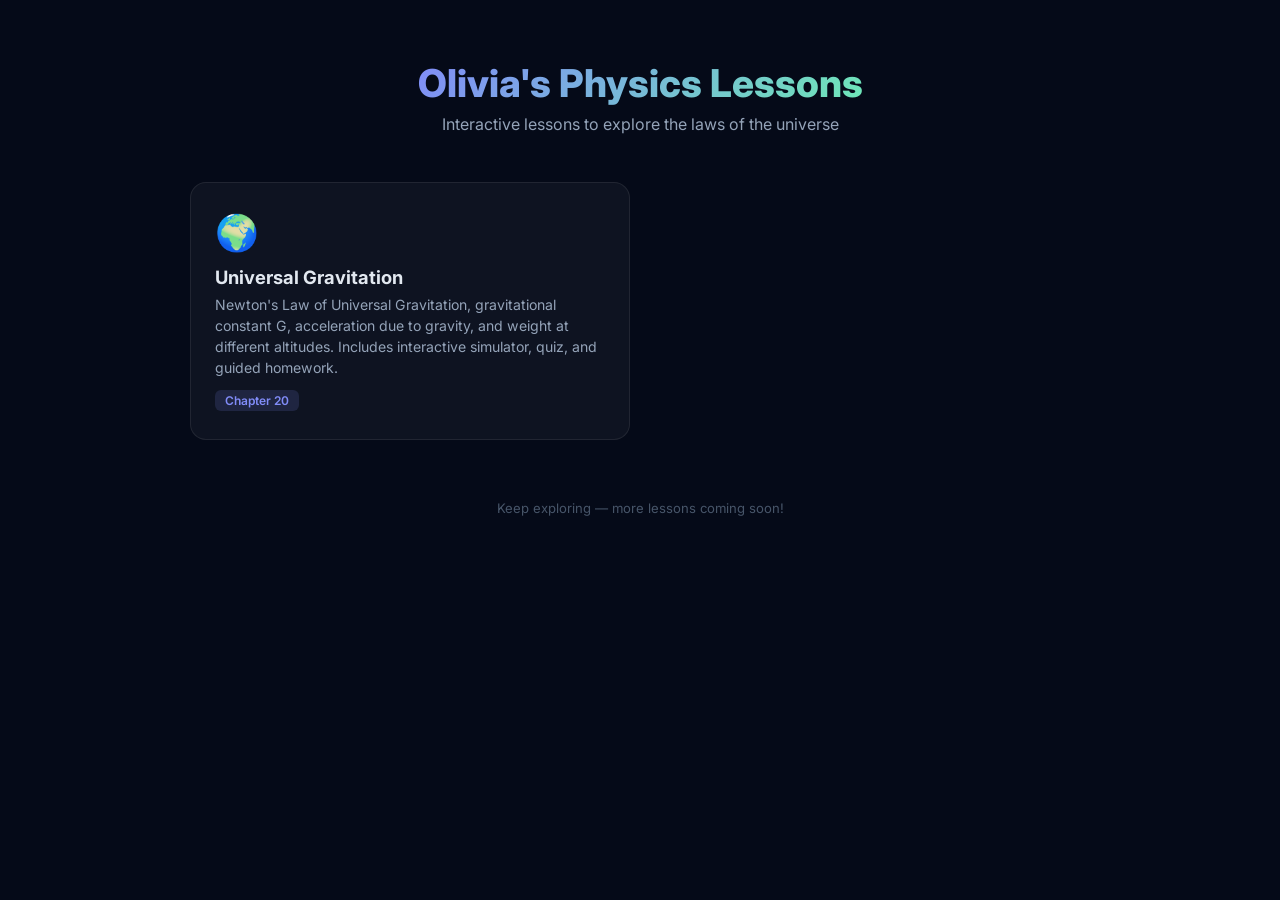
==== index.html @ 1c5f1b7f "Add index.html landing page for GitHub Pages" ====
<!DOCTYPE html>
<html lang="en">
<head>
<meta charset="UTF-8">
<meta name="viewport" content="width=device-width, initial-scale=1.0">
<title>Olivia's Physics Lessons</title>
<style>
  @import url('https://fonts.googleapis.com/css2?family=Inter:wght@400;600;700;800&display=swap');
  * { margin:0; padding:0; box-sizing:border-box; }
  body {
    font-family:'Inter',sans-serif;
    background:#050a18;
    color:#e2e8f0;
    min-height:100vh;
    display:flex;
    flex-direction:column;
    align-items:center;
    padding:60px 20px;
  }
  h1 {
    font-size:2.4rem;
    font-weight:800;
    background:linear-gradient(135deg,#818cf8,#6ee7b7);
    -webkit-background-clip:text;
    -webkit-text-fill-color:transparent;
    margin-bottom:8px;
  }
  .subtitle {
    color:#94a3b8;
    font-size:1rem;
    margin-bottom:48px;
  }
  .lessons {
    display:grid;
    grid-template-columns:repeat(auto-fill,minmax(320px,1fr));
    gap:20px;
    width:100%;
    max-width:900px;
  }
  .lesson-card {
    background:rgba(255,255,255,0.04);
    border:1px solid rgba(255,255,255,0.08);
    border-radius:16px;
    padding:28px 24px;
    text-decoration:none;
    color:inherit;
    transition:all 0.25s ease;
    display:block;
  }
  .lesson-card:hover {
    background:rgba(129,140,248,0.08);
    border-color:rgba(129,140,248,0.3);
    transform:translateY(-4px);
    box-shadow:0 12px 40px rgba(129,140,248,0.12);
  }
  .lesson-icon {
    font-size:2.2rem;
    margin-bottom:12px;
  }
  .lesson-title {
    font-size:1.15rem;
    font-weight:700;
    color:#e2e8f0;
    margin-bottom:6px;
  }
  .lesson-desc {
    font-size:0.88rem;
    color:#94a3b8;
    line-height:1.5;
  }
  .lesson-tag {
    display:inline-block;
    margin-top:12px;
    padding:3px 10px;
    border-radius:6px;
    font-size:0.75rem;
    font-weight:600;
    background:rgba(129,140,248,0.15);
    color:#818cf8;
  }
  footer {
    margin-top:60px;
    color:#475569;
    font-size:0.82rem;
  }
</style>
</head>
<body>

<h1>Olivia's Physics Lessons</h1>
<p class="subtitle">Interactive lessons to explore the laws of the universe</p>

<div class="lessons">

  <a class="lesson-card" href="gravitation_lesson.html">
    <div class="lesson-icon">🌍</div>
    <div class="lesson-title">Universal Gravitation</div>
    <div class="lesson-desc">
      Newton's Law of Universal Gravitation, gravitational constant G,
      acceleration due to gravity, and weight at different altitudes.
      Includes interactive simulator, quiz, and guided homework.
    </div>
    <span class="lesson-tag">Chapter 20</span>
  </a>

  <!-- Add more lessons here -->

</div>

<footer>Keep exploring — more lessons coming soon!</footer>

</body>
</html>
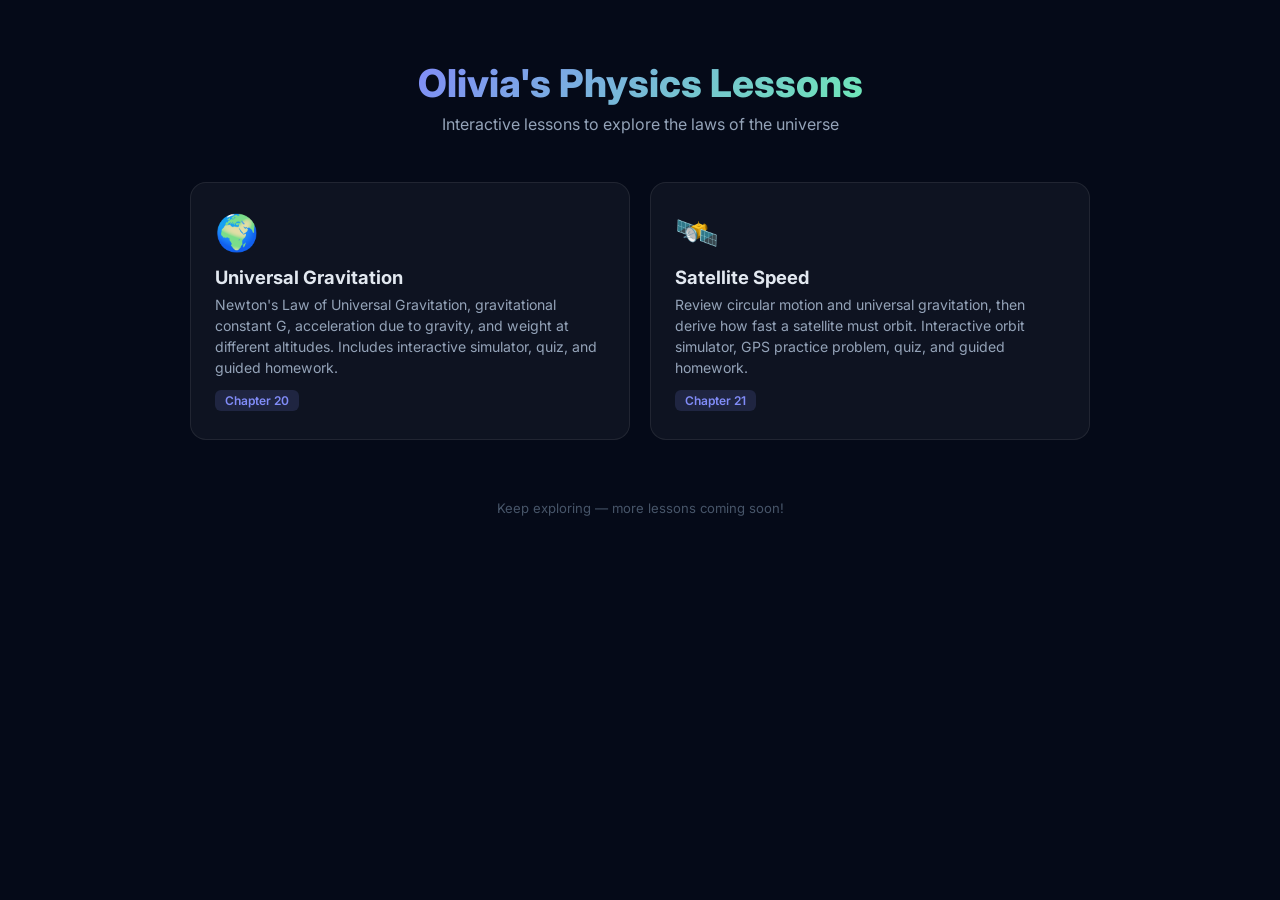
==== commit 462479c9: "Add satellite speed lesson: circular motion review, gravitation review, orbital speed derivation wit" ====
--- a/index.html
+++ b/index.html
@@ -92,7 +92,7 @@
 
 <div class="lessons">
 
-  <a class="lesson-card" href="gravitation_lesson.html">
+  <a class="lesson-card" href="gravitation/lesson.html">
     <div class="lesson-icon">🌍</div>
     <div class="lesson-title">Universal Gravitation</div>
     <div class="lesson-desc">
@@ -103,6 +103,17 @@
     <span class="lesson-tag">Chapter 20</span>
   </a>
 
+  <a class="lesson-card" href="satellite-speed/lesson.html">
+    <div class="lesson-icon">🛰️</div>
+    <div class="lesson-title">Satellite Speed</div>
+    <div class="lesson-desc">
+      Review circular motion and universal gravitation, then derive how fast
+      a satellite must orbit. Interactive orbit simulator, GPS practice problem,
+      quiz, and guided homework.
+    </div>
+    <span class="lesson-tag">Chapter 21</span>
+  </a>
+
   <!-- Add more lessons here -->
 
 </div>
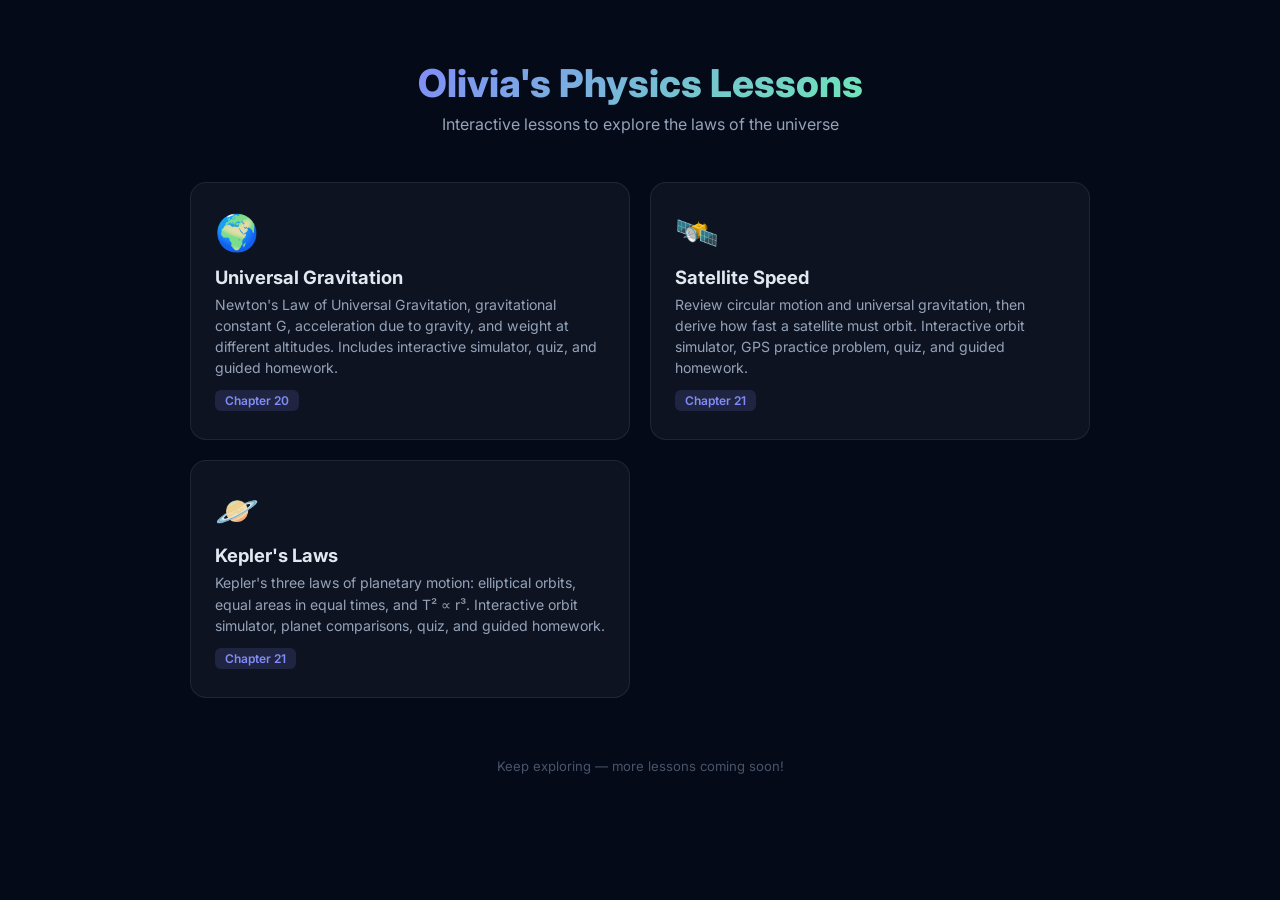
==== commit 413f2eee: "Add Kepler's Laws lesson (Chapter 21) with interactive diagrams - New lesson: keplers-laws/lesson.ht" ====
--- a/index.html
+++ b/index.html
@@ -114,6 +114,17 @@
     <span class="lesson-tag">Chapter 21</span>
   </a>
 
+  <a class="lesson-card" href="keplers-laws/lesson.html">
+    <div class="lesson-icon">🪐</div>
+    <div class="lesson-title">Kepler's Laws</div>
+    <div class="lesson-desc">
+      Kepler's three laws of planetary motion: elliptical orbits, equal areas
+      in equal times, and T² ∝ r³. Interactive orbit simulator, planet
+      comparisons, quiz, and guided homework.
+    </div>
+    <span class="lesson-tag">Chapter 21</span>
+  </a>
+
   <!-- Add more lessons here -->
 
 </div>
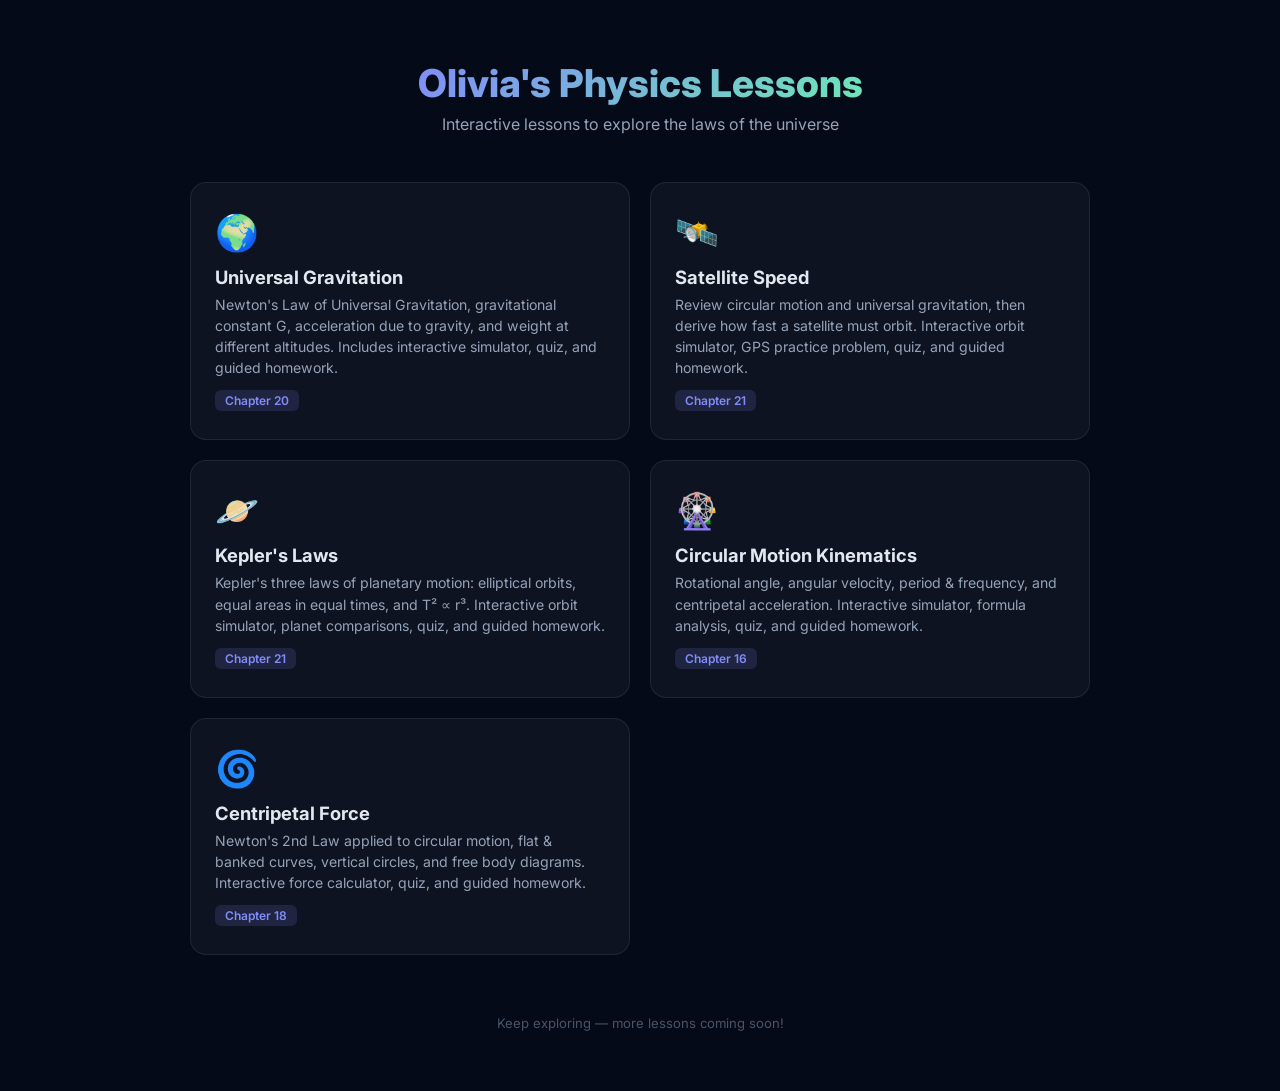
==== commit 1eb68d9c: "Add Circular Motion Kinematics and Centripetal Force lessons - Lesson 1: Circular Motion Kinematics " ====
--- a/index.html
+++ b/index.html
@@ -125,6 +125,28 @@
     <span class="lesson-tag">Chapter 21</span>
   </a>
 
+  <a class="lesson-card" href="circular-motion/lesson.html">
+    <div class="lesson-icon">🎡</div>
+    <div class="lesson-title">Circular Motion Kinematics</div>
+    <div class="lesson-desc">
+      Rotational angle, angular velocity, period &amp; frequency, and
+      centripetal acceleration. Interactive simulator, formula analysis,
+      quiz, and guided homework.
+    </div>
+    <span class="lesson-tag">Chapter 16</span>
+  </a>
+
+  <a class="lesson-card" href="centripetal-force/lesson.html">
+    <div class="lesson-icon">🌀</div>
+    <div class="lesson-title">Centripetal Force</div>
+    <div class="lesson-desc">
+      Newton's 2nd Law applied to circular motion, flat &amp; banked curves,
+      vertical circles, and free body diagrams. Interactive force calculator,
+      quiz, and guided homework.
+    </div>
+    <span class="lesson-tag">Chapter 18</span>
+  </a>
+
   <!-- Add more lessons here -->
 
 </div>
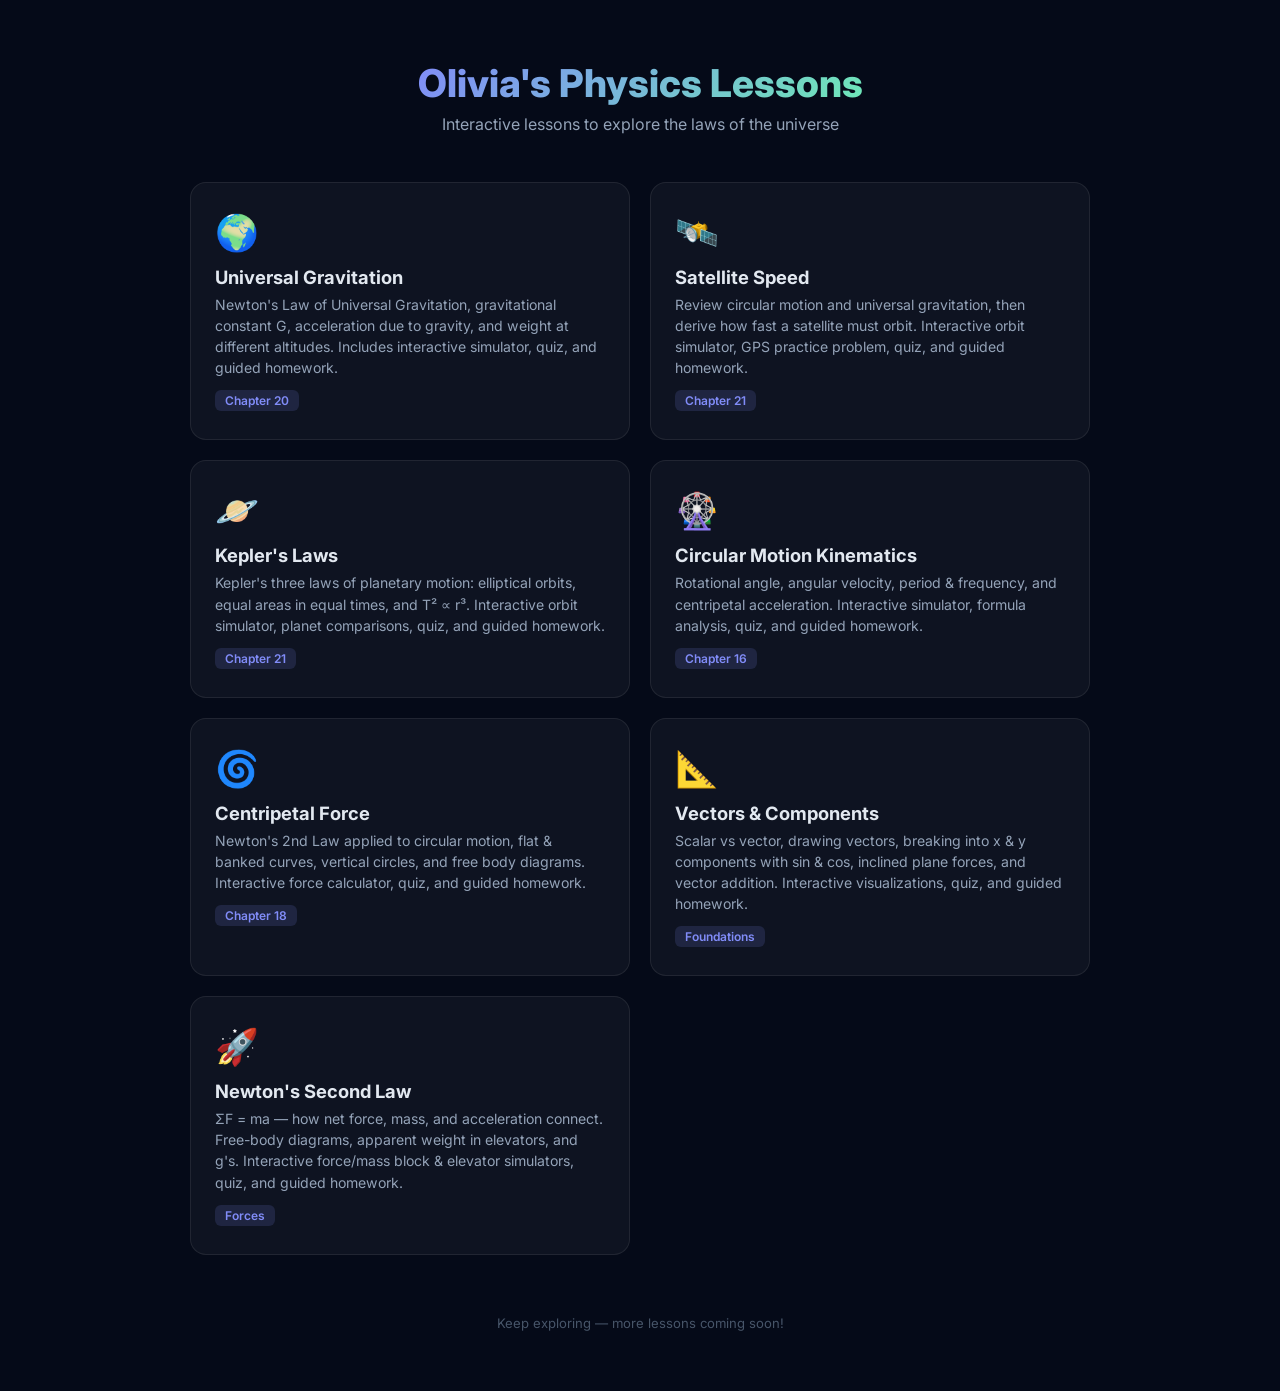
==== commit 3e6b39df: "Add Newton's Second Law lesson and Vectors & Components lesson" ====
--- a/index.html
+++ b/index.html
@@ -147,6 +147,28 @@
     <span class="lesson-tag">Chapter 18</span>
   </a>
 
+  <a class="lesson-card" href="vectors/lesson.html">
+    <div class="lesson-icon">📐</div>
+    <div class="lesson-title">Vectors &amp; Components</div>
+    <div class="lesson-desc">
+      Scalar vs vector, drawing vectors, breaking into x &amp; y components
+      with sin &amp; cos, inclined plane forces, and vector addition.
+      Interactive visualizations, quiz, and guided homework.
+    </div>
+    <span class="lesson-tag">Foundations</span>
+  </a>
+
+  <a class="lesson-card" href="newtons-2nd-law/lesson.html">
+    <div class="lesson-icon">🚀</div>
+    <div class="lesson-title">Newton's Second Law</div>
+    <div class="lesson-desc">
+      ΣF = ma — how net force, mass, and acceleration connect. Free-body
+      diagrams, apparent weight in elevators, and g's. Interactive force/mass
+      block &amp; elevator simulators, quiz, and guided homework.
+    </div>
+    <span class="lesson-tag">Forces</span>
+  </a>
+
   <!-- Add more lessons here -->
 
 </div>
